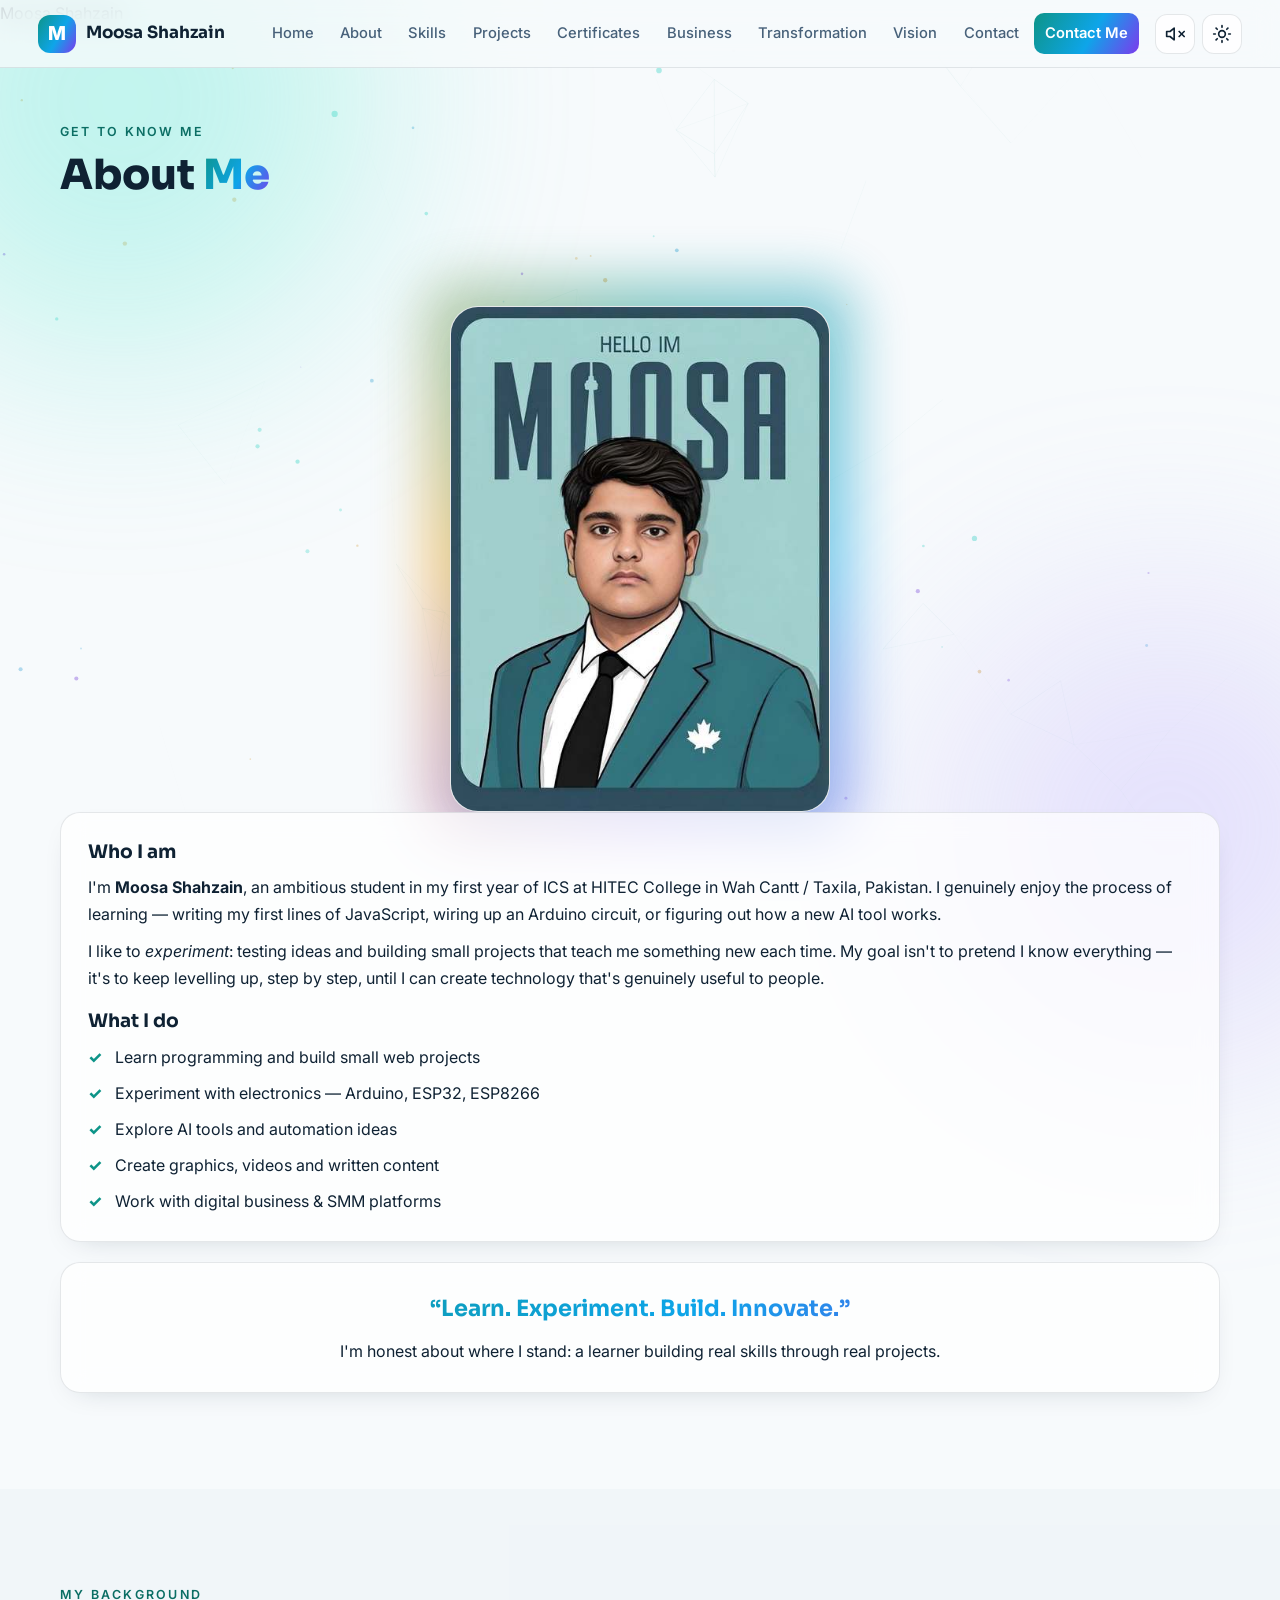
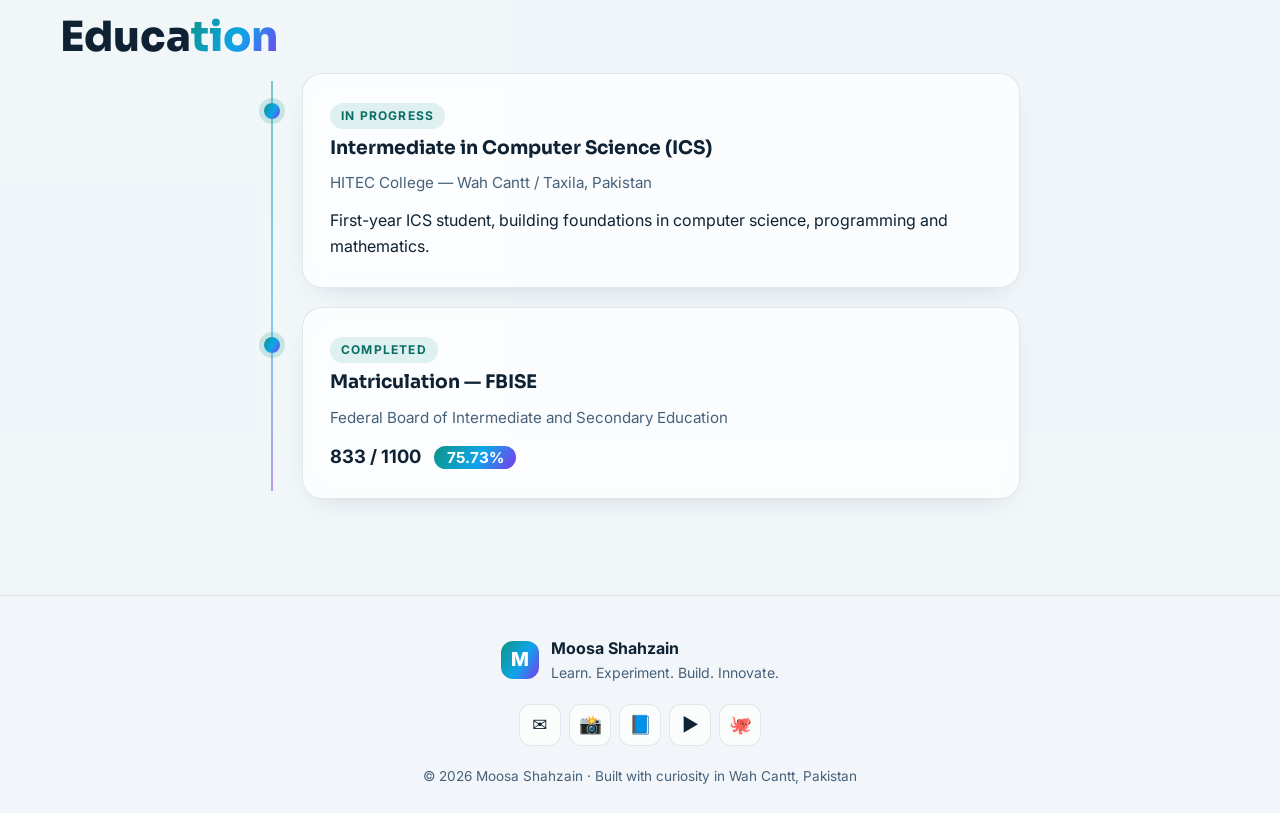
==== about.html @ fdbd1198 "Portfolio v2: home + about pages" ====
<!DOCTYPE html>
<html lang="en" data-theme="light">
<head>
<meta charset="UTF-8">
<meta name="viewport" content="width=device-width, initial-scale=1.0">
<title>About — Moosa Shahzain</title>
<meta name="description" content="About Moosa Shahzain — first-year ICS student at HITEC College, Wah Cantt, Pakistan.">
<meta name="author" content="Moosa Shahzain">
<meta property="og:title" content="About — Moosa Shahzain">
<meta property="og:description" content="About Moosa Shahzain — first-year ICS student at HITEC College, Wah Cantt, Pakistan.">
<meta property="og:type" content="website">
<link rel="icon" href="data:image/svg+xml,%3Csvg xmlns='http://www.w3.org/2000/svg' viewBox='0 0 64 64'%3E%3Crect width='64' height='64' rx='14' fill='%230d9488'/%3E%3Ctext x='32' y='44' font-family='Arial,sans-serif' font-size='36' font-weight='bold' text-anchor='middle' fill='white'%3EM%3C/text%3E%3C/svg%3E">
<link rel="preconnect" href="https://fonts.googleapis.com">
<link rel="preconnect" href="https://fonts.gstatic.com" crossorigin>
<link href="https://fonts.googleapis.com/css2?family=Sora:wght@400;600;700;800&family=Inter:wght@400;500;600&display=swap" rel="stylesheet">
<link rel="stylesheet" href="css/styles.css">
</head>
<body class="">
<a class="skip-link" href="#main">Skip to content</a>
<div id="page-wipe" aria-hidden="true"><span>Moosa Shahzain</span></div>
<div id="loader" aria-hidden="true"><div class="loader-inner"><div class="loader-ring"></div><p>Moosa Shahzain</p></div></div>
<canvas id="bg-canvas" aria-hidden="true"></canvas>
<div class="bg-glow bg-glow-1" aria-hidden="true"></div>
<div class="bg-glow bg-glow-2" aria-hidden="true"></div>
<header class="navbar" id="navbar">
  <nav class="nav-inner" aria-label="Main navigation">
    <a href="index.html" class="brand" aria-label="Moosa Shahzain — home"><span class="brand-mark">M</span><span class="brand-text">Moosa Shahzain</span></a>
    <button class="nav-toggle" id="navToggle" aria-expanded="false" aria-controls="navLinks" aria-label="Open menu"><span></span><span></span><span></span></button>
    <ul class="nav-links" id="navLinks">
      <li><a href="index.html" class="nav-link">Home</a></li>
      <li><a href="about.html" class="nav-link active">About</a></li>
      <li><a href="skills.html" class="nav-link">Skills</a></li>
      <li><a href="projects.html" class="nav-link">Projects</a></li>
      <li><a href="certificates.html" class="nav-link">Certificates</a></li>
      <li><a href="business.html" class="nav-link">Business</a></li>
      <li><a href="transformation.html" class="nav-link">Transformation</a></li>
      <li><a href="vision.html" class="nav-link">Vision</a></li>
      <li><a href="contact.html" class="nav-link">Contact</a></li>
      <li><a href="contact.html" class="nav-link nav-cta">Contact Me</a></li>
    </ul>
    <div class="nav-toggles">
      <button id="soundToggle" class="icon-btn" aria-pressed="false" aria-label="Toggle interface sounds (currently off)" title="Interface sounds">
        <svg viewBox="0 0 24 24" width="20" height="20" fill="none" stroke="currentColor" stroke-width="2" stroke-linecap="round" stroke-linejoin="round"><polygon points="11 5 6 9 2 9 2 15 6 15 11 19 11 5"/><line class="sound-off-x" x1="23" y1="9" x2="17" y2="15"/><line class="sound-off-x" x1="17" y1="9" x2="23" y2="15"/></svg>
      </button>
      <button id="themeToggle" class="icon-btn" aria-pressed="false" aria-label="Switch to dark mode" title="Light / dark mode">
        <svg class="icon-sun" viewBox="0 0 24 24" width="20" height="20" fill="none" stroke="currentColor" stroke-width="2" stroke-linecap="round"><circle cx="12" cy="12" r="4"/><path d="M12 2v2M12 20v2M4.9 4.9l1.4 1.4M17.7 17.7l1.4 1.4M2 12h2M20 12h2M4.9 19.1l1.4-1.4M17.7 6.3l1.4-1.4"/></svg>
        <svg class="icon-moon" viewBox="0 0 24 24" width="20" height="20" fill="none" stroke="currentColor" stroke-width="2" stroke-linecap="round" stroke-linejoin="round"><path d="M21 12.8A9 9 0 1 1 11.2 3a7 7 0 0 0 9.8 9.8z"/></svg>
      </button>
    </div>
  </nav>
</header>
<main id="main">

<section class="section page-hero">
  <div class="container">
    <p class="section-eyebrow reveal">Get to know me</p>
    <h1 class="section-title reveal">About <span class="grad-text">Me</span></h1>
  </div>
</section>
<section class="section" style="padding-top:0">
  <div class="container">
    <div class="about-split">
      <div class="avatar-scene about-photo reveal">
        <div class="avatar-ring" aria-hidden="true"></div>
        <div class="avatar-card tilt"><img src="[data-uri]" alt="Illustrated portrait of Moosa Shahzain" width="480" height="640"><div class="avatar-shine" aria-hidden="true"></div></div>
      </div>
      <div class="glass-card reveal">
        <h3>Who I am</h3>
        <p>I'm <strong>Moosa Shahzain</strong>, an ambitious student in my first year of ICS at HITEC College in Wah Cantt / Taxila, Pakistan. I genuinely enjoy the process of learning — writing my first lines of JavaScript, wiring up an Arduino circuit, or figuring out how a new AI tool works.</p>
        <p>I like to <em>experiment</em>: testing ideas and building small projects that teach me something new each time. My goal isn't to pretend I know everything — it's to keep levelling up, step by step, until I can create technology that's genuinely useful to people.</p>
        <h3 style="margin-top:1.2rem">What I do</h3>
        <ul class="check-list">
          <li>Learn programming and build small web projects</li>
          <li>Experiment with electronics — Arduino, ESP32, ESP8266</li>
          <li>Explore AI tools and automation ideas</li>
          <li>Create graphics, videos and written content</li>
          <li>Work with digital business &amp; SMM platforms</li>
        </ul>
      </div>
    </div>
    <div class="glass-card reveal" style="margin-top:1.2rem;text-align:center">
      <p class="tagline-big">“Learn. Experiment. Build. Innovate.”</p>
      <p>I'm honest about where I stand: a learner building real skills through real projects.</p>
    </div>
  </div>
</section>
<section class="section section-alt">
  <div class="container">
    <p class="section-eyebrow reveal">My background</p>
    <h2 class="section-title reveal">Educa<span class="grad-text">tion</span></h2>
    <div class="timeline">
      <div class="timeline-item reveal"><div class="timeline-dot"></div><div class="glass-card"><span class="timeline-when">In progress</span><h3>Intermediate in Computer Science (ICS)</h3><p class="timeline-org">HITEC College — Wah Cantt / Taxila, Pakistan</p><p>First-year ICS student, building foundations in computer science, programming and mathematics.</p></div></div>
      <div class="timeline-item reveal"><div class="timeline-dot"></div><div class="glass-card"><span class="timeline-when">Completed</span><h3>Matriculation — FBISE</h3><p class="timeline-org">Federal Board of Intermediate and Secondary Education</p><p class="score-line"><strong>833 / 1100</strong> <span class="score-pct">75.73%</span></p></div></div>
    </div>
  </div>
</section>
</main>
<footer class="footer">
  <div class="container footer-inner">
    <div class="footer-brand"><span class="brand-mark">M</span><div><strong>Moosa Shahzain</strong><p>Learn. Experiment. Build. Innovate.</p></div></div>
    <div class="footer-links">
      <a href="mailto:moosashahzain6@gmail.com" aria-label="Email">✉️</a>
      <a href="https://instagram.com/throughmoosa" target="_blank" rel="noopener" aria-label="Instagram">📸</a>
      <a href="https://www.facebook.com/share/19rod9Sw9b/" target="_blank" rel="noopener" aria-label="Facebook">📘</a>
      <a href="https://youtube.com/@islami_vedios_1" target="_blank" rel="noopener" aria-label="YouTube">▶️</a>
      <a href="https://moosashahzain.github.io/" target="_blank" rel="noopener" aria-label="GitHub Pages">🐙</a>
    </div>
    <p class="footer-copy">© <span id="year"></span> Moosa Shahzain · Built with curiosity in Wah Cantt, Pakistan</p>
  </div>
</footer>
<button id="backTop" aria-label="Back to top" title="Back to top">↑</button>
<script src="js/main.js"></script>
</body>
</html>
---- css/styles.css ----
/* ============ Moosa Shahzain Portfolio — styles ============ */
:root{
  --bg:#f7fafc; --bg2:#eef4f8; --card:rgba(255,255,255,.72); --card-solid:#ffffff;
  --ink:#0f2233; --ink-soft:#47617a; --line:rgba(15,34,51,.10);
  --teal:#0d9488; --teal-deep:#0b6e64; --violet:#7c3aed; --amber:#f59e0b; --rose:#f43f5e;
  --grad:linear-gradient(120deg,#0d9488,#0ea5e9 55%,#7c3aed);
  --shadow:0 18px 45px -18px rgba(13,148,136,.25);
  --radius:20px; --nav-h:68px;
}
[data-theme="dark"]{
  --bg:#0a1420; --bg2:#0d1a2b; --card:rgba(20,34,52,.72); --card-solid:#122336;
  --ink:#e8f1f8; --ink-soft:#9db4c8; --line:rgba(232,241,248,.12);
  --shadow:0 18px 45px -18px rgba(0,0,0,.6);
}
*{box-sizing:border-box;margin:0;padding:0}
html{scroll-behavior:smooth;scroll-padding-top:calc(var(--nav-h) + 12px)}
body{font-family:'Inter',system-ui,-apple-system,'Segoe UI',Roboto,sans-serif;background:var(--bg);color:var(--ink);line-height:1.65;overflow-x:hidden;transition:background .4s,color .4s}
h1,h2,h3,.brand-text{font-family:'Sora','Inter',system-ui,sans-serif;line-height:1.2}
img{max-width:100%;display:block}
a{color:inherit}
.container{width:min(1160px,92%);margin:0 auto}
.grad-text{background:var(--grad);-webkit-background-clip:text;background-clip:text;color:transparent}

/* skip link */
.skip-link{position:absolute;left:-999px;top:0;background:var(--teal);color:#fff;padding:.6rem 1rem;z-index:200;border-radius:0 0 10px 0}
.skip-link:focus{left:0}

/* loader */
#loader{position:fixed;inset:0;background:var(--bg);z-index:1000;display:flex;align-items:center;justify-content:center;transition:opacity .5s,visibility .5s}
#loader.done{opacity:0;visibility:hidden}
.loader-inner{text-align:center}
.loader-ring{width:54px;height:54px;margin:0 auto 12px;border-radius:50%;border:4px solid var(--line);border-top-color:var(--teal);animation:spin 1s linear infinite}
@keyframes spin{to{transform:rotate(360deg)}}

/* background */
#bg-canvas{position:fixed;inset:0;z-index:-2;opacity:.55}
.bg-glow{position:fixed;border-radius:50%;filter:blur(110px);z-index:-1;opacity:.35;pointer-events:none;transition:opacity .4s}
.bg-glow-1{width:520px;height:520px;background:#5eead4;top:-160px;left:-140px;animation:drift 16s ease-in-out infinite alternate}
.bg-glow-2{width:460px;height:460px;background:#c4b5fd;bottom:-160px;right:-120px;animation:drift 20s ease-in-out infinite alternate-reverse}
[data-theme="dark"] .bg-glow{opacity:.16}
@keyframes drift{to{transform:translate(60px,40px) scale(1.08)}}

/* navbar */
.navbar{position:fixed;top:0;left:0;right:0;z-index:100;height:var(--nav-h);backdrop-filter:blur(14px);-webkit-backdrop-filter:blur(14px);background:color-mix(in srgb,var(--bg) 78%,transparent);border-bottom:1px solid var(--line)}
.nav-inner{width:min(1280px,94%);margin:0 auto;height:100%;display:flex;align-items:center;gap:1rem}
.brand{display:flex;align-items:center;gap:.6rem;text-decoration:none;font-weight:700;font-size:1.05rem;margin-right:auto}
.brand-mark{width:38px;height:38px;border-radius:12px;background:var(--grad);color:#fff;display:grid;place-items:center;font-weight:800;font-size:1.2rem;box-shadow:var(--shadow)}
.nav-links{display:flex;align-items:center;gap:.25rem;list-style:none}
.nav-link{display:block;padding:.5rem .7rem;border-radius:10px;text-decoration:none;font-size:.92rem;font-weight:500;color:var(--ink-soft);transition:.25s}
.nav-link:hover,.nav-link.active{color:var(--ink);background:var(--line)}
.nav-cta{background:var(--grad);color:#fff!important;font-weight:600}
.nav-toggles{display:flex;gap:.4rem}
.icon-btn{width:40px;height:40px;border-radius:12px;border:1px solid var(--line);background:var(--card);color:var(--ink);cursor:pointer;display:grid;place-items:center;transition:.25s}
.icon-btn:hover{transform:translateY(-2px);box-shadow:var(--shadow)}
.icon-moon{display:none}
[data-theme="dark"] .icon-moon{display:block}
[data-theme="dark"] .icon-sun{display:none}
#soundToggle .sound-off-x{display:block}
#soundToggle[aria-pressed="true"] .sound-off-x{display:none}
.nav-toggle{display:none;flex-direction:column;gap:5px;background:none;border:0;cursor:pointer;padding:.5rem}
.nav-toggle span{width:24px;height:2.5px;border-radius:2px;background:var(--ink);transition:.3s}

/* hero */
.hero{min-height:100svh;display:flex;align-items:center;position:relative;padding:calc(var(--nav-h) + 40px) 0 70px}
.hero-inner{width:min(1160px,92%);margin:0 auto;display:grid;grid-template-columns:1.05fr .95fr;gap:3rem;align-items:center}
.hero-eyebrow{font-size:1.05rem;color:var(--ink-soft);margin-bottom:.4rem}
.hero-name{font-size:clamp(2.6rem,6vw,4.4rem);font-weight:800;letter-spacing:-.02em}
.hero-role{margin-top:.6rem;color:var(--ink-soft);font-weight:500}
.dot{color:var(--teal);margin:0 .3rem}
.hero-tagline{margin-top:.9rem;font-size:1.25rem;font-weight:600;font-family:'Sora',sans-serif}
.hero-intro{margin-top:1rem;max-width:34rem;color:var(--ink-soft)}
.hero-actions{display:flex;gap:.8rem;margin-top:1.6rem;flex-wrap:wrap}
.hero-meta{display:flex;gap:1.2rem;margin-top:1.4rem;color:var(--ink-soft);font-size:.92rem;flex-wrap:wrap}
.btn{display:inline-block;padding:.85rem 1.7rem;border-radius:999px;font-weight:600;text-decoration:none;border:0;cursor:pointer;font-size:1rem;transition:transform .25s,box-shadow .25s}
.btn-primary{background:var(--grad);color:#fff;box-shadow:var(--shadow)}
.btn-primary:hover{transform:translateY(-3px)}
.btn-ghost{background:var(--card);border:1px solid var(--line);color:var(--ink);backdrop-filter:blur(8px)}
.btn-ghost:hover{transform:translateY(-3px);box-shadow:var(--shadow)}
.btn-sm{padding:.55rem 1.2rem;font-size:.88rem}
.btn-whatsapp{background:#22c55e;color:#fff;margin-top:1rem;display:inline-block}
.btn-whatsapp:hover{transform:translateY(-3px);box-shadow:0 14px 30px -12px rgba(34,197,94,.5)}

/* avatar */
.avatar-scene{position:relative;width:min(380px,80vw);margin:0 auto;perspective:1100px}
.avatar-ring{position:absolute;inset:-26px;border-radius:36px;background:conic-gradient(from 0deg,#0d9488,#0ea5e9,#7c3aed,#f59e0b,#0d9488);filter:blur(26px);opacity:.45;animation:spinSlow 14s linear infinite}
@keyframes spinSlow{to{transform:rotate(360deg)}}
.avatar-card{position:relative;border-radius:28px;overflow:hidden;border:1px solid var(--line);box-shadow:var(--shadow);transform-style:preserve-3d;transition:transform .2s ease-out;background:var(--card-solid)}
.avatar-card img{width:100%;height:auto;aspect-ratio:3/4;object-fit:cover}
.avatar-shine{position:absolute;inset:0;background:linear-gradient(115deg,transparent 30%,rgba(255,255,255,.28) 48%,transparent 62%);transform:translateX(-120%);animation:shine 5.5s ease-in-out infinite;pointer-events:none}
@keyframes shine{0%,55%{transform:translateX(-120%)}90%,100%{transform:translateX(120%)}}
.float-chip{position:absolute;padding:.5rem .95rem;border-radius:999px;background:var(--card);border:1px solid var(--line);backdrop-filter:blur(10px);font-size:.85rem;font-weight:600;box-shadow:var(--shadow);animation:floaty 5s ease-in-out infinite}
.chip-1{top:8%;left:-56px}.chip-2{bottom:22%;right:-48px;animation-delay:1.6s}.chip-3{bottom:-18px;left:12%;animation-delay:3s}
@keyframes floaty{0%,100%{transform:translateY(0)}50%{transform:translateY(-12px)}}
.scroll-hint{position:absolute;bottom:22px;left:50%;transform:translateX(-50%);width:26px;height:44px;border:2px solid var(--ink-soft);border-radius:16px;display:flex;justify-content:center;padding-top:8px;opacity:.7}
.scroll-hint span{width:4px;height:9px;border-radius:4px;background:var(--teal);animation:wheel 1.8s ease-in-out infinite}
@keyframes wheel{0%{transform:translateY(0);opacity:1}70%{transform:translateY(14px);opacity:0}100%{opacity:0}}

/* sections */
.section{padding:96px 0}
.section-alt{background:color-mix(in srgb,var(--bg2) 70%,transparent)}
.section-eyebrow{text-transform:uppercase;letter-spacing:.18em;font-size:.78rem;font-weight:600;color:var(--teal-deep);margin-bottom:.5rem}
[data-theme="dark"] .section-eyebrow{color:#5eead4}
.section-title{font-size:clamp(1.8rem,4vw,2.6rem);font-weight:800;margin-bottom:.6rem}
.section-sub{color:var(--ink-soft);max-width:44rem;margin-bottom:2.2rem}
.glass-card{background:var(--card);border:1px solid var(--line);border-radius:var(--radius);padding:1.7rem;backdrop-filter:blur(12px);-webkit-backdrop-filter:blur(12px);box-shadow:0 10px 30px -18px rgba(15,34,51,.25)}
.glass-card h3{margin-bottom:.7rem}
.glass-card p+p{margin-top:.7rem}
.glass-ph{border-style:dashed;opacity:.85}

/* reveal */
.reveal{opacity:0;transform:translateY(26px);transition:opacity .7s ease,transform .7s ease}
.reveal.in{opacity:1;transform:none}

/* about */
.about-grid{display:grid;grid-template-columns:repeat(3,1fr);gap:1.2rem}
.check-list{list-style:none;display:grid;gap:.6rem}
.check-list li{padding-left:1.7rem;position:relative}
.check-list li::before{content:"✓";position:absolute;left:0;color:var(--teal);font-weight:800}
.tagline-big{font-family:'Sora',sans-serif;font-size:1.4rem;font-weight:700;background:var(--grad);-webkit-background-clip:text;background-clip:text;color:transparent}

/* timeline */
.timeline{position:relative;max-width:760px;margin:0 auto;display:grid;gap:1.2rem}
.timeline::before{content:"";position:absolute;left:11px;top:8px;bottom:8px;width:2px;background:var(--grad);opacity:.5}
.timeline-item{position:relative;padding-left:2.6rem}
.timeline-dot{position:absolute;left:4px;top:1.9rem;width:16px;height:16px;border-radius:50%;background:var(--grad);box-shadow:0 0 0 5px color-mix(in srgb,var(--teal) 18%,transparent)}
.timeline-when{display:inline-block;font-size:.75rem;font-weight:700;text-transform:uppercase;letter-spacing:.1em;color:var(--teal-deep);background:color-mix(in srgb,var(--teal) 12%,transparent);padding:.2rem .7rem;border-radius:999px;margin-bottom:.5rem}
[data-theme="dark"] .timeline-when{color:#5eead4}
.timeline-org{color:var(--ink-soft);font-size:.95rem}
.score-line{margin-top:.5rem;font-size:1.15rem}
.score-pct{background:var(--grad);color:#fff;font-weight:700;padding:.15rem .8rem;border-radius:999px;font-size:.95rem;margin-left:.5rem}

/* skills */
.skills-grid{display:grid;grid-template-columns:repeat(auto-fill,minmax(160px,1fr));gap:1rem}
.skill-card{background:var(--card);border:1px solid var(--line);border-radius:18px;padding:1.3rem 1rem;text-align:center;backdrop-filter:blur(10px);transition:transform .25s,box-shadow .25s;transform-style:preserve-3d}
.skill-card:hover{box-shadow:var(--shadow)}
.skill-icon{font-size:1.9rem;margin-bottom:.5rem}
.skill-card h3{font-size:.98rem;margin-bottom:.6rem}
.level{display:inline-block;font-size:.75rem;font-weight:700;padding:.25rem .8rem;border-radius:999px;text-transform:uppercase;letter-spacing:.06em}
.level-practicing{background:rgba(13,148,136,.14);color:var(--teal-deep)}
[data-theme="dark"] .level-practicing{color:#5eead4}
.level-learning{background:rgba(124,58,237,.13);color:var(--violet)}
.level-beginner{background:rgba(245,158,11,.16);color:#b45309}
.learning-now{margin-top:1.6rem;text-align:center}
.learning-tags{display:flex;gap:.6rem;justify-content:center;flex-wrap:wrap;margin-top:.8rem}
.learning-tags span{background:var(--grad);color:#fff;font-weight:600;font-size:.88rem;padding:.45rem 1.1rem;border-radius:999px}

/* projects */
.projects-grid{display:grid;grid-template-columns:repeat(3,1fr);gap:1.3rem}
.project-card{background:var(--card);border:1px solid var(--line);border-radius:var(--radius);overflow:hidden;backdrop-filter:blur(10px);transition:transform .25s,box-shadow .25s;transform-style:preserve-3d;display:flex;flex-direction:column}
.project-card:hover{box-shadow:var(--shadow)}
.project-media{position:relative;height:170px;display:grid;place-items:center;background:linear-gradient(135deg,color-mix(in srgb,var(--teal) 22%,var(--bg)),color-mix(in srgb,var(--violet) 20%,var(--bg)))}
.project-emoji{font-size:3.4rem;filter:drop-shadow(0 8px 14px rgba(0,0,0,.2))}
.project-status{position:absolute;top:12px;right:12px;font-size:.72rem;font-weight:700;text-transform:uppercase;letter-spacing:.06em;padding:.3rem .8rem;border-radius:999px}
.status-done{background:#22c55e;color:#fff}
.status-learning{background:var(--amber);color:#fff}
.project-body{padding:1.4rem;display:flex;flex-direction:column;gap:.7rem;flex:1}
.project-body h3{font-size:1.15rem}
.project-body p{font-size:.94rem;color:var(--ink-soft)}
.tech-tags{display:flex;flex-wrap:wrap;gap:.45rem}
.tech-tags span{font-size:.76rem;font-weight:600;background:var(--line);padding:.28rem .75rem;border-radius:999px}
.project-gallery{display:grid;gap:.4rem}
.gallery-ph{font-size:.82rem;color:var(--ink-soft);background:color-mix(in srgb,var(--bg2) 80%,transparent);border:1px dashed var(--line);border-radius:10px;padding:.5rem .8rem}
.responsible-note{font-size:.85rem;background:rgba(245,158,11,.12);border:1px solid rgba(245,158,11,.35);border-radius:12px;padding:.7rem .9rem;color:var(--ink)}
.explore-btn{align-self:flex-start;margin-top:auto}
.doc-note{margin-top:1.8rem;text-align:center;color:var(--ink-soft)}

/* certificates */
.certs-grid{display:grid;grid-template-columns:repeat(auto-fill,minmax(200px,1fr));gap:1rem}
.cert-card{background:var(--card);border:1px solid var(--line);border-radius:18px;padding:1.4rem 1.1rem;text-align:center;backdrop-filter:blur(10px);transition:transform .25s,box-shadow .25s}
.cert-card:hover{transform:translateY(-5px);box-shadow:var(--shadow)}
.cert-ph{font-size:2.4rem;margin-bottom:.6rem;opacity:.9}
.cert-card h3{font-size:1rem;margin-bottom:.4rem}
.cert-meta{font-size:.8rem;color:var(--ink-soft)}

/* business */
.biz-grid{display:grid;grid-template-columns:repeat(auto-fill,minmax(210px,1fr));gap:1.1rem}
.biz-card{background:var(--card);border:1px solid var(--line);border-radius:18px;padding:1.5rem 1.2rem;text-align:center;backdrop-filter:blur(10px);transition:transform .25s,box-shadow .25s;display:flex;flex-direction:column;gap:.6rem;align-items:center}
.biz-card:hover{box-shadow:var(--shadow)}
.biz-logo{width:56px;height:56px;border-radius:18px;background:var(--grad);color:#fff;font-weight:800;font-size:1.5rem;display:grid;place-items:center}
.biz-card h3{font-size:1.02rem}
.biz-card p{font-size:.88rem;color:var(--ink-soft)}
.biz-card .btn{margin-top:auto}
.biz-more{border-style:dashed}
.link-note{font-size:.75rem;color:var(--ink-soft);font-style:italic}

/* goals */
.goals-grid{display:grid;grid-template-columns:repeat(3,1fr);gap:1.1rem}
.goal-card{background:var(--card);border:1px solid var(--line);border-radius:18px;padding:1.5rem;backdrop-filter:blur(10px);transition:transform .25s,box-shadow .25s}
.goal-card:hover{transform:translateY(-5px);box-shadow:var(--shadow)}
.goal-icon{font-size:2rem;margin-bottom:.6rem}
.goal-card h3{margin-bottom:.4rem}
.goal-card p{font-size:.92rem;color:var(--ink-soft)}

/* contact */
.contact-grid{display:grid;grid-template-columns:1fr 1fr;gap:1.3rem;align-items:start}
.contact-rows{display:grid;gap:.7rem;margin:1rem 0}
.contact-row{display:flex;gap:.9rem;align-items:center;padding:.9rem 1rem;border:1px solid var(--line);border-radius:14px;text-decoration:none;transition:.25s;background:color-mix(in srgb,var(--bg2) 55%,transparent)}
.contact-row:hover{transform:translateX(5px);box-shadow:var(--shadow)}
.contact-icon{font-size:1.5rem}
.contact-row strong{display:block;font-size:.95rem}
.contact-row span:last-child{font-size:.88rem;color:var(--ink-soft)}
.wa-row{border-color:rgba(34,197,94,.4)}
.social-row{display:flex;gap:.6rem;flex-wrap:wrap;margin-top:1.2rem}
.social-row a,.social-soon{display:inline-flex;align-items:center;gap:.4rem;padding:.5rem .95rem;border-radius:999px;border:1px solid var(--line);text-decoration:none;font-size:.86rem;font-weight:600;transition:.25s}
.social-row a:hover{transform:translateY(-2px);box-shadow:var(--shadow)}
.social-soon{opacity:.6;cursor:default}
.form-note{font-size:.88rem;background:rgba(14,165,233,.1);border:1px solid rgba(14,165,233,.3);border-radius:12px;padding:.8rem 1rem;margin-bottom:1rem;color:var(--ink)}
#contactForm{display:grid;gap:.9rem}
#contactForm label{display:grid;gap:.35rem;font-weight:600;font-size:.9rem}
#contactForm input,#contactForm textarea{font:inherit;padding:.8rem 1rem;border-radius:12px;border:1px solid var(--line);background:color-mix(in srgb,var(--bg2) 60%,transparent);color:var(--ink);width:100%}
#contactForm input:focus,#contactForm textarea:focus{outline:2px solid var(--teal);border-color:transparent}
.form-status{font-size:.9rem;min-height:1.4em;color:var(--ink-soft)}

/* footer */
.footer{border-top:1px solid var(--line);padding:2.4rem 0 1.6rem;background:color-mix(in srgb,var(--bg2) 60%,transparent)}
.footer-inner{display:grid;gap:1.2rem;justify-items:center;text-align:center}
.footer-brand{display:flex;align-items:center;gap:.8rem;text-align:left}
.footer-brand p{color:var(--ink-soft);font-size:.88rem}
.footer-links{display:flex;gap:.5rem}
.footer-links a{width:42px;height:42px;border-radius:12px;border:1px solid var(--line);display:grid;place-items:center;text-decoration:none;font-size:1.15rem;transition:.25s;background:var(--card)}
.footer-links a:hover{transform:translateY(-3px);box-shadow:var(--shadow)}
.footer-copy{color:var(--ink-soft);font-size:.85rem}

/* back to top + modal */
#backTop{position:fixed;bottom:24px;right:24px;width:48px;height:48px;border-radius:50%;border:0;background:var(--grad);color:#fff;font-size:1.3rem;cursor:pointer;box-shadow:var(--shadow);opacity:0;visibility:hidden;transform:translateY(12px);transition:.3s;z-index:90}
#backTop.show{opacity:1;visibility:visible;transform:none}
.modal{position:fixed;inset:0;z-index:500;background:rgba(10,20,32,.55);display:grid;place-items:center;padding:1rem;backdrop-filter:blur(6px)}
.modal[hidden]{display:none}
.modal-card{max-width:520px;width:100%;position:relative}
.modal-close{position:absolute;top:.8rem;right:.8rem;width:36px;height:36px;border-radius:50%;border:1px solid var(--line);background:var(--card);cursor:pointer;font-size:1rem;color:var(--ink)}

/* responsive */
@media(max-width:1020px){
  .hero-inner{grid-template-columns:1fr;text-align:center}
  .hero-intro{margin-inline:auto}
  .hero-actions,.hero-meta{justify-content:center}
  .about-grid,.projects-grid,.goals-grid{grid-template-columns:1fr 1fr}
  .contact-grid{grid-template-columns:1fr}
}
@media(max-width:760px){
  .nav-toggle{display:flex}
  .nav-links{position:fixed;top:var(--nav-h);left:0;right:0;flex-direction:column;align-items:stretch;background:var(--card-solid);border-bottom:1px solid var(--line);padding:.8rem 4%;gap:.15rem;transform:translateY(-130%);transition:transform .35s ease;box-shadow:0 20px 30px -20px rgba(0,0,0,.25)}
  .nav-links.open{transform:none}
  .nav-link{padding:.75rem .8rem}
  .about-grid,.projects-grid,.goals-grid{grid-template-columns:1fr}
  .chip-1{left:-8px}.chip-2{right:-8px}
  .section{padding:72px 0}
}
@media(prefers-reduced-motion:reduce){
  *,*::before,*::after{animation-duration:.001s!important;transition-duration:.001s!important}
  html{scroll-behavior:auto}
  .reveal{opacity:1;transform:none}
  #bg-canvas{display:none}
}
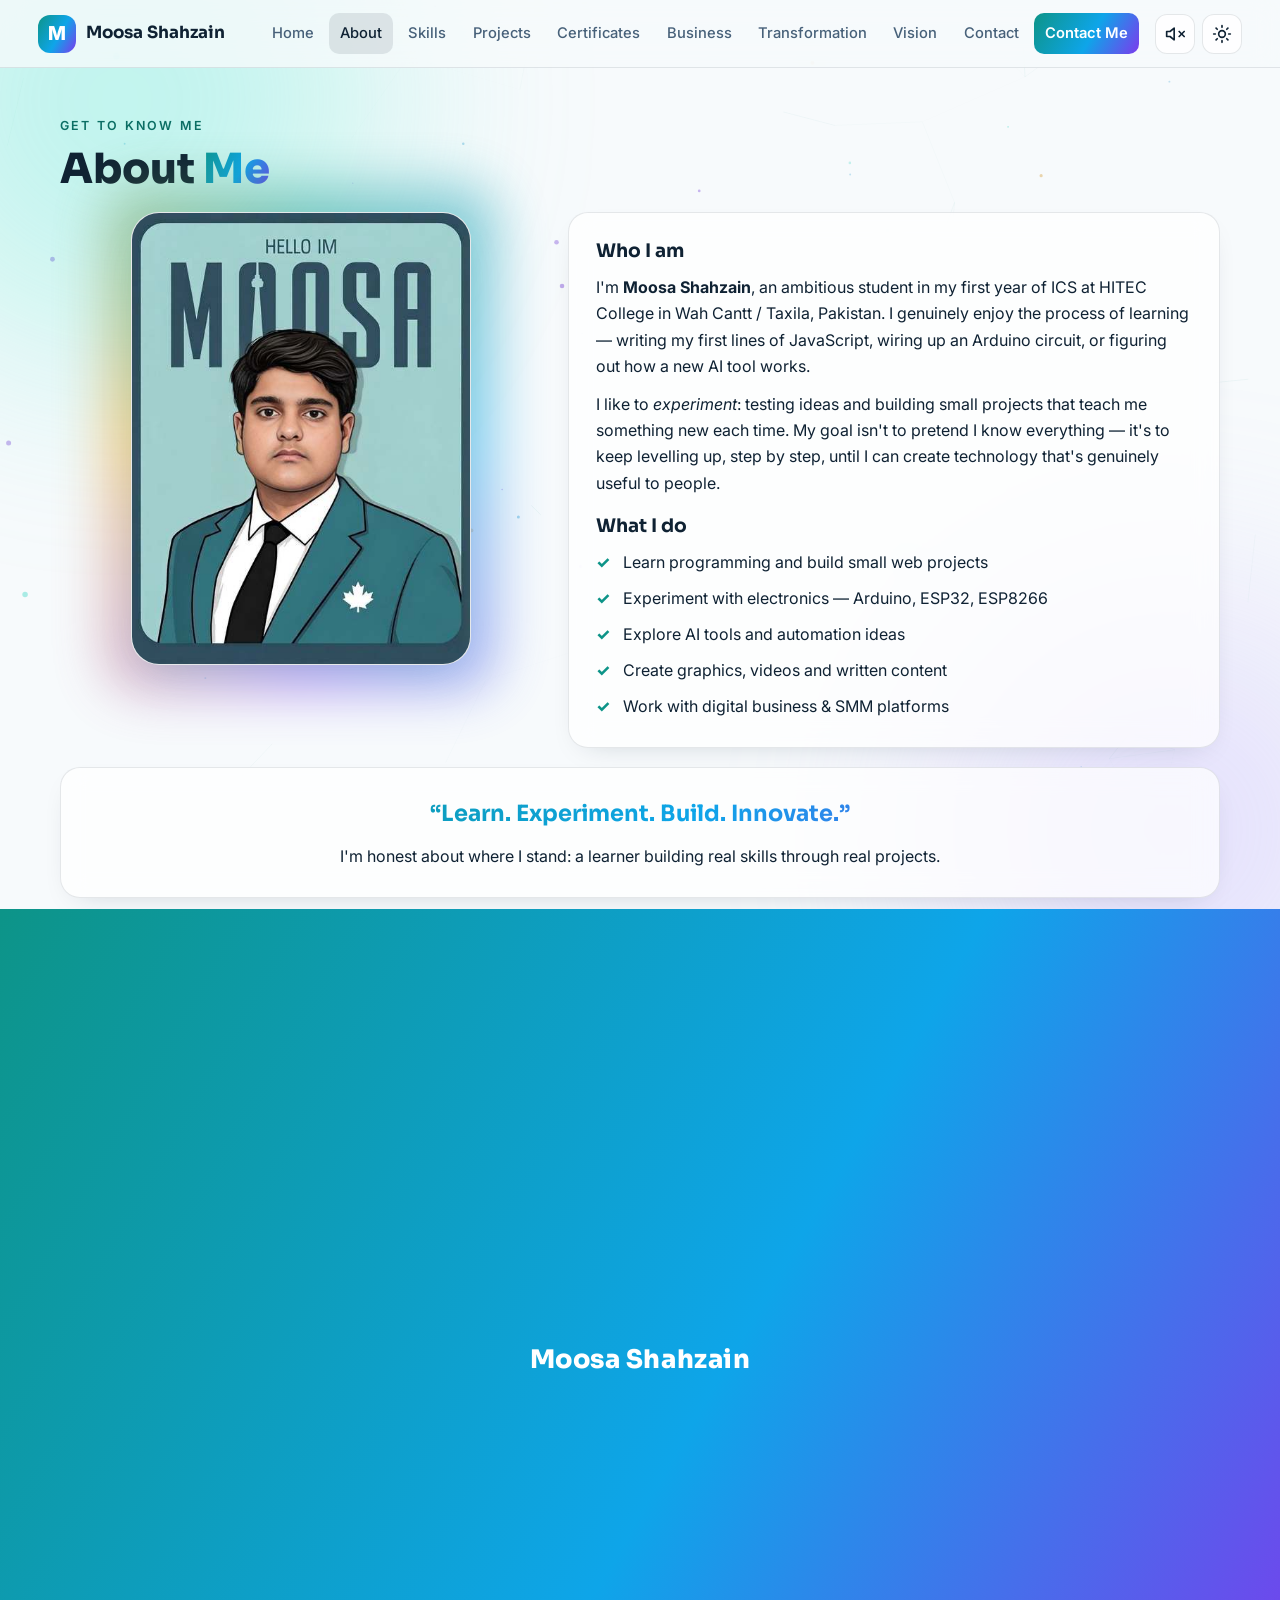
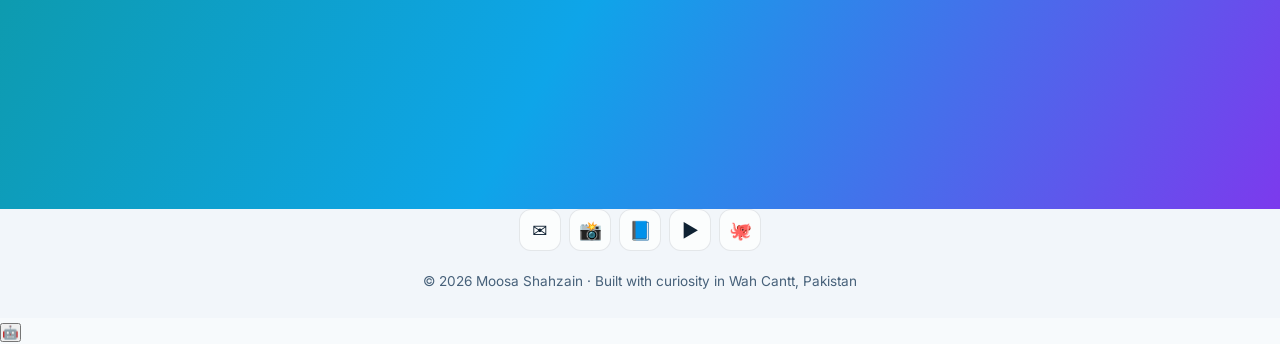
==== commit 46ea5b0e: "Assistant widget v1 (2/3)" ====
--- a/about.html
+++ b/about.html
@@ -109,6 +109,23 @@
   </div>
 </footer>
 <button id="backTop" aria-label="Back to top" title="Back to top">↑</button>
+<button id="chatLauncher" aria-expanded="false" aria-label="Chat with Moosa's assistant" title="Ask Moosa's assistant">🤖</button>
+<div id="chatPanel" role="dialog" aria-label="Chat with Moosa's assistant" hidden>
+  <div class="chat-head">
+    <div class="chat-avatar">🤖</div>
+    <div><strong>Moosa's Assistant</strong><small>Answers from Moosa's profile info</small></div>
+    <button class="chat-close" id="chatClose" aria-label="Close chat">✕</button>
+  </div>
+  <div id="chatMsgs" aria-live="polite"></div>
+  <div class="chat-chips">
+    <button class="chat-chip">Who is Moosa?</button>
+    <button class="chat-chip">His skills?</button>
+    <button class="chat-chip">Projects?</button>
+    <button class="chat-chip">Contact</button>
+  </div>
+  <form id="chatForm"><input id="chatInput" type="text" placeholder="Ask about Moosa…" autocomplete="off" aria-label="Type your question"><button type="submit" aria-label="Send">➤</button></form>
+</div>
 <script src="js/main.js"></script>
+<script src="js/assistant.js"></script>
 </body>
 </html>
--- a/css/styles.css
+++ b/css/styles.css
@@ -252,3 +252,107 @@
   .reveal{opacity:1;transform:none}
   #bg-canvas{display:none}
 }
+
+/* ============ Multi-page additions ============ */
+
+/* page wipe transition */
+#page-wipe{position:fixed;inset:0;z-index:1200;background:var(--grad);display:flex;align-items:center;justify-content:center;transform:translateY(101%);pointer-events:none}
+#page-wipe span{color:#fff;font-family:'Sora',sans-serif;font-weight:800;font-size:1.6rem;letter-spacing:.02em}
+#page-wipe.wipe-in{pointer-events:all;animation:wipeIn .48s cubic-bezier(.7,0,.3,1) forwards}
+#page-wipe.wipe-out{animation:wipeOut .8s cubic-bezier(.7,0,.3,1) forwards}
+@keyframes wipeIn{from{transform:translateY(101%)}to{transform:translateY(0)}}
+@keyframes wipeOut{from{transform:translateY(0)}to{transform:translateY(-101%)}}
+
+/* hero entrance */
+.entrance{opacity:0;animation:enterUp .8s cubic-bezier(.2,.7,.3,1) forwards;animation-delay:var(--d,0s)}
+@keyframes enterUp{from{opacity:0;transform:translateY(34px)}to{opacity:1;transform:none}}
+
+/* typewriter caret */
+.caret{display:inline-block;width:3px;height:1.15em;background:var(--teal);margin-left:2px;vertical-align:-0.15em;animation:blink 1s steps(1) infinite}
+@keyframes blink{50%{opacity:0}}
+
+/* circular avatar (home) */
+.avatar-circle{border-radius:50%!important;width:min(380px,80vw);aspect-ratio:1/1;margin:0 auto}
+.avatar-circle img{aspect-ratio:1/1!important}
+.avatar-scene .avatar-circle + .float-chip{position:absolute}
+
+/* marquee */
+.marquee{overflow:hidden;border-top:1px solid var(--line);border-bottom:1px solid var(--line);background:color-mix(in srgb,var(--bg2) 60%,transparent);padding:.85rem 0;white-space:nowrap}
+.marquee-track{display:inline-flex;animation:marquee 26s linear infinite;font-family:'Sora',sans-serif;font-weight:700;color:var(--ink-soft);font-size:.95rem;letter-spacing:.06em}
+@keyframes marquee{to{transform:translateX(-50%)}}
+
+/* stat cards */
+.stats-row{display:grid;grid-template-columns:repeat(4,1fr);gap:1.1rem}
+.stat-card{background:var(--card);border:1px solid var(--line);border-radius:18px;padding:1.6rem 1.2rem;text-align:center;backdrop-filter:blur(10px);position:relative;overflow:hidden}
+.stat-num{font-family:'Sora',sans-serif;font-size:2.6rem;font-weight:800}
+.stat-card p{color:var(--ink-soft);font-size:.9rem;margin:.4rem 0 .6rem}
+.stat-card a{font-size:.85rem;font-weight:600;color:var(--teal-deep);text-decoration:none}
+[data-theme="dark"] .stat-card a{color:#5eead4}
+
+/* spotlight hover glow */
+.spotlight{position:relative}
+.spotlight::before{content:"";position:absolute;inset:0;border-radius:inherit;background:radial-gradient(220px circle at var(--mx,50%) var(--my,50%),color-mix(in srgb,var(--teal) 16%,transparent),transparent 70%);opacity:0;transition:opacity .3s;pointer-events:none}
+.spotlight:hover::before{opacity:1}
+
+/* magnetic buttons */
+.magnetic{transition:transform .25s ease,box-shadow .25s}
+
+/* video frame */
+.video-frame{max-width:820px;margin:0 auto;border-radius:22px;overflow:hidden;border:1px solid var(--line);box-shadow:var(--shadow)}
+.video-ph{background:linear-gradient(135deg,color-mix(in srgb,var(--teal) 16%,var(--bg)),color-mix(in srgb,var(--violet) 16%,var(--bg)));aspect-ratio:16/9;display:flex;flex-direction:column;align-items:center;justify-content:center;gap:.7rem;text-align:center;padding:2rem}
+.video-play{width:74px;height:74px;border-radius:50%;background:var(--grad);color:#fff;font-size:1.6rem;display:grid;place-items:center;box-shadow:var(--shadow);animation:pulse 2.4s ease-in-out infinite}
+@keyframes pulse{0%,100%{transform:scale(1)}50%{transform:scale(1.08)}}
+.video-sub{color:var(--ink-soft);font-size:.92rem}
+
+/* CTA banner */
+.cta-banner{background:var(--grad);border-radius:26px;padding:3rem 2rem;text-align:center;color:#fff;box-shadow:var(--shadow);position:relative;overflow:hidden}
+.cta-banner h2{color:#fff;margin-bottom:.5rem}
+.cta-banner p{opacity:.92;margin-bottom:1.4rem}
+.cta-banner .btn-ghost{background:rgba(255,255,255,.14);border-color:rgba(255,255,255,.35);color:#fff}
+
+/* about split */
+.about-split{display:grid;grid-template-columns:.85fr 1.15fr;gap:1.6rem;align-items:start}
+.about-photo{max-width:340px;margin:0 auto;width:100%}
+
+/* page hero spacing (inner pages) */
+.page-hero{padding:calc(var(--nav-h) + 48px) 0 8px}
+
+/* compare slider (transformation) */
+.compare-wrap{max-width:640px;margin:0 auto}
+.compare{position:relative;border-radius:24px;overflow:hidden;border:1px solid var(--line);box-shadow:var(--shadow);aspect-ratio:3/3.6;touch-action:none;user-select:none;-webkit-user-select:none;cursor:ew-resize}
+.compare-img{position:absolute;inset:0;width:100%;height:100%;object-fit:cover;pointer-events:none}
+.compare-before{position:absolute;inset:0;clip-path:inset(0 calc(100% - var(--pos,50%)) 0 0);pointer-events:none}
+.compare-before .compare-img{border-right:3px solid #fff}
+.compare-handle{position:absolute;top:0;bottom:0;left:50%;width:3px;background:#fff;transform:translateX(-50%);box-shadow:0 0 18px rgba(0,0,0,.4)}
+.compare-handle span{position:absolute;top:50%;left:50%;transform:translate(-50%,-50%);width:52px;height:52px;border-radius:50%;background:#fff;color:var(--ink);display:grid;place-items:center;font-weight:800;box-shadow:0 6px 18px rgba(0,0,0,.3)}
+.compare-tag{position:absolute;top:14px;font-size:.78rem;font-weight:800;text-transform:uppercase;letter-spacing:.08em;padding:.35rem .9rem;border-radius:999px;color:#fff;pointer-events:none}
+.tag-before{left:14px;background:rgba(124,58,237,.85)}
+.tag-after{right:14px;background:rgba(13,148,136,.85)}
+.compare-range{position:absolute;inset:0;width:100%;height:100%;opacity:0;cursor:ew-resize;margin:0}
+.compare-hint{text-align:center;color:var(--ink-soft);margin-top:.9rem;font-size:.92rem}
+
+/* story cards */
+.story-grid{display:grid;grid-template-columns:1fr auto 1fr;gap:1.2rem;align-items:center;margin-top:2.4rem}
+.story-card{text-align:center}
+.story-photo{border-radius:18px;overflow:hidden;margin-bottom:1rem;border:1px solid var(--line)}
+.story-photo img{width:100%;height:280px;object-fit:cover;object-position:top}
+.story-arrow{font-size:2.4rem;color:var(--teal);font-weight:800}
+
+/* responsive tweaks */
+@media(max-width:1020px){
+  .stats-row{grid-template-columns:1fr 1fr}
+  .about-split{grid-template-columns:1fr}
+  .story-grid{grid-template-columns:1fr}
+  .story-arrow{transform:rotate(90deg);text-align:center}
+}
+@media(max-width:760px){
+  .nav-link{font-size:.86rem;padding:.7rem .6rem}
+  .stats-row{grid-template-columns:1fr 1fr}
+  .compare{aspect-ratio:3/3.9}
+}
+@media(prefers-reduced-motion:reduce){
+  #page-wipe{display:none}
+  .entrance{opacity:1;animation:none}
+  .marquee-track{animation:none}
+  .video-play{animation:none}
+}
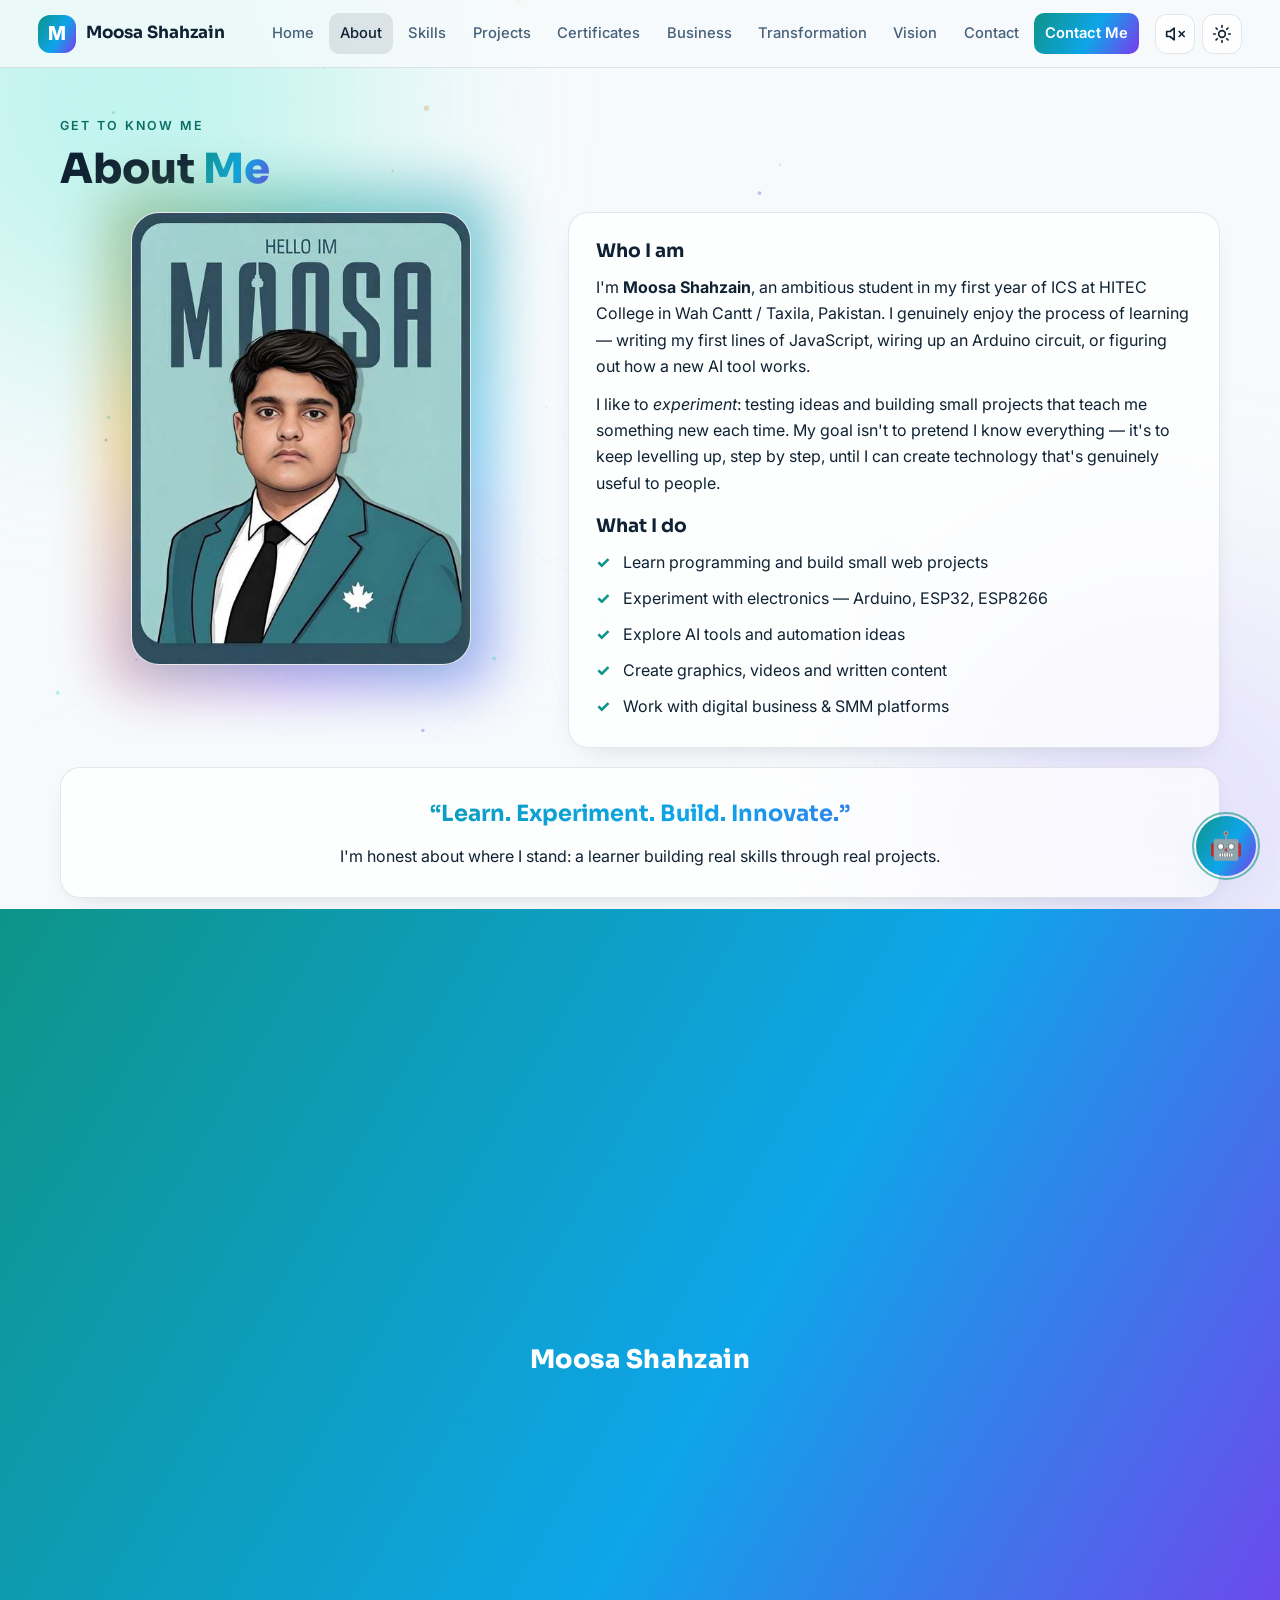
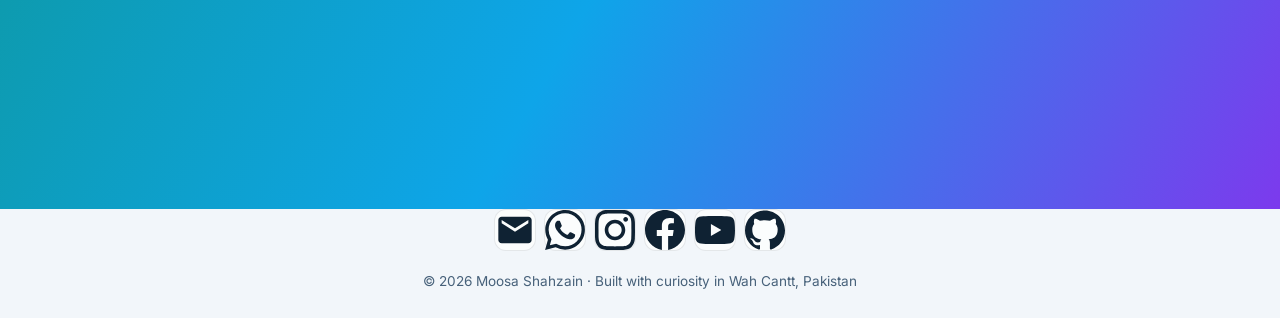
==== commit 5610e432: "Update: brand social logos + trilingual assistant" ====
--- a/about.html
+++ b/about.html
@@ -99,11 +99,12 @@
   <div class="container footer-inner">
     <div class="footer-brand"><span class="brand-mark">M</span><div><strong>Moosa Shahzain</strong><p>Learn. Experiment. Build. Innovate.</p></div></div>
     <div class="footer-links">
-      <a href="mailto:moosashahzain6@gmail.com" aria-label="Email">✉️</a>
-      <a href="https://instagram.com/throughmoosa" target="_blank" rel="noopener" aria-label="Instagram">📸</a>
-      <a href="https://www.facebook.com/share/19rod9Sw9b/" target="_blank" rel="noopener" aria-label="Facebook">📘</a>
-      <a href="https://youtube.com/@islami_vedios_1" target="_blank" rel="noopener" aria-label="YouTube">▶️</a>
-      <a href="https://moosashahzain.github.io/" target="_blank" rel="noopener" aria-label="GitHub Pages">🐙</a>
+      <a href="mailto:moosashahzain6@gmail.com" aria-label="Email" title="Email"><svg viewBox="0 0 24 24" fill="currentColor" aria-hidden="true"><path d="M20 4H4c-1.1 0-2 .9-2 2v12c0 1.1.9 2 2 2h16c1.1 0 2-.9 2-2V6c0-1.1-.9-2-2-2zm0 4-8 5-8-5V6l8 5 8-5v2z"/></svg></a>
+      <a href="https://wa.me/923033837777" target="_blank" rel="noopener" aria-label="WhatsApp" title="WhatsApp"><svg viewBox="0 0 24 24" fill="currentColor" aria-hidden="true"><path d="M17.472 14.382c-.297-.149-1.758-.867-2.03-.967-.273-.099-.471-.148-.67.15-.197.297-.767.966-.94 1.164-.173.199-.347.223-.644.075-.297-.15-1.255-.463-2.39-1.475-.883-.788-1.48-1.761-1.653-2.059-.173-.297-.018-.458.13-.606.134-.133.298-.347.446-.52.149-.174.198-.298.298-.497.099-.198.05-.371-.025-.52-.075-.149-.669-1.612-.916-2.207-.242-.579-.487-.5-.669-.51-.173-.008-.371-.01-.57-.01-.198 0-.52.074-.792.372-.272.297-1.04 1.016-1.04 2.479 0 1.462 1.065 2.875 1.213 3.074.149.198 2.096 3.2 5.077 4.487.709.306 1.262.489 1.694.625.712.227 1.36.195 1.871.118.571-.085 1.758-.719 2.006-1.413.248-.694.248-1.289.173-1.413-.074-.124-.272-.198-.57-.347m-5.421 7.403h-.004a9.87 9.87 0 01-5.031-1.378l-.361-.214-3.741.982.998-3.648-.235-.374a9.86 9.86 0 01-1.51-5.26c.001-5.45 4.436-9.884 9.888-9.884 2.64 0 5.122 1.03 6.988 2.898a9.825 9.825 0 012.893 6.994c-.003 5.45-4.437 9.884-9.885 9.884m8.413-18.297A11.815 11.815 0 0012.05 0C5.495 0 .16 5.335.157 11.892c0 2.096.547 4.142 1.588 5.945L.057 24l6.305-1.654a11.882 11.882 0 005.683 1.448h.005c6.554 0 11.89-5.335 11.893-11.893a11.821 11.821 0 00-3.48-8.413Z"/></svg></a>
+      <a href="https://instagram.com/throughmoosa" target="_blank" rel="noopener" aria-label="Instagram" title="Instagram"><svg viewBox="0 0 24 24" fill="currentColor" aria-hidden="true"><path d="M12 0C8.74 0 8.333.015 7.053.072 5.775.132 4.905.333 4.14.63c-.789.306-1.459.717-2.126 1.384S.935 3.35.63 4.14C.333 4.905.131 5.775.072 7.053.012 8.333 0 8.74 0 12s.015 3.667.072 4.947c.06 1.277.261 2.148.558 2.913.306.788.717 1.459 1.384 2.126.667.666 1.336 1.079 2.126 1.384.766.296 1.636.499 2.913.558C8.333 23.988 8.74 24 12 24s3.667-.015 4.947-.072c1.277-.06 2.148-.262 2.913-.558.788-.306 1.459-.718 2.126-1.384.666-.667 1.079-1.335 1.384-2.126.296-.765.499-1.636.558-2.913.06-1.28.072-1.687.072-4.947s-.015-3.667-.072-4.947c-.06-1.277-.262-2.149-.558-2.913-.306-.789-.718-1.459-1.384-2.126C21.319 1.347 20.651.935 19.86.63c-.765-.297-1.636-.499-2.913-.558C15.667.012 15.26 0 12 0zm0 2.16c3.203 0 3.585.016 4.85.071 1.17.055 1.805.249 2.227.415.562.217.96.477 1.382.896.419.42.679.819.896 1.381.164.422.36 1.057.413 2.227.057 1.266.07 1.646.07 4.85s-.015 3.585-.074 4.85c-.061 1.17-.256 1.805-.421 2.227-.224.562-.479.96-.899 1.382-.419.419-.824.679-1.38.896-.42.164-1.065.36-2.235.413-1.274.057-1.649.07-4.859.07-3.211 0-3.586-.015-4.859-.074-1.171-.061-1.816-.256-2.236-.421-.569-.224-.96-.479-1.379-.899-.421-.419-.69-.824-.9-1.38-.165-.42-.359-1.065-.42-2.235-.045-1.26-.061-1.649-.061-4.844 0-3.196.016-3.586.061-4.861.061-1.17.255-1.814.42-2.234.21-.57.479-.96.9-1.381.419-.419.81-.689 1.379-.898.42-.166 1.051-.361 2.221-.421 1.275-.045 1.65-.06 4.859-.06l.045.03zm0 3.678c-3.405 0-6.162 2.76-6.162 6.162 0 3.405 2.76 6.162 6.162 6.162 3.405 0 6.162-2.76 6.162-6.162 0-3.405-2.76-6.162-6.162-6.162zM12 16c-2.21 0-4-1.79-4-4s1.79-4 4-4 4 1.79 4 4-1.79 4-4 4zm7.846-10.405c0 .795-.646 1.44-1.44 1.44-.795 0-1.44-.646-1.44-1.44 0-.794.646-1.439 1.44-1.439.793-.001 1.44.645 1.44 1.439z"/></svg></a>
+      <a href="https://www.facebook.com/share/19rod9Sw9b/" target="_blank" rel="noopener" aria-label="Facebook" title="Facebook"><svg viewBox="0 0 24 24" fill="currentColor" aria-hidden="true"><path d="M24 12.073c0-6.627-5.373-12-12-12s-12 5.373-12 12c0 5.99 4.388 10.954 10.125 11.854v-8.385H7.078v-3.47h3.047V9.43c0-3.007 1.792-4.669 4.533-4.669 1.312 0 2.686.235 2.686.235v2.953H15.83c-1.491 0-1.956.925-1.956 1.874v2.25h3.328l-.532 3.47h-2.796v8.385C19.612 23.027 24 18.062 24 12.073z"/></svg></a>
+      <a href="https://youtube.com/@islami_vedios_1" target="_blank" rel="noopener" aria-label="YouTube" title="YouTube"><svg viewBox="0 0 24 24" fill="currentColor" aria-hidden="true"><path d="M23.498 6.186a3.016 3.016 0 0 0-2.122-2.136C19.505 3.545 12 3.545 12 3.545s-7.505 0-9.377.505A3.017 3.017 0 0 0 .502 6.186C0 8.07 0 12 0 12s0 3.93.502 5.814a3.016 3.016 0 0 0 2.122 2.136c1.871.505 9.376.505 9.376.505s7.505 0 9.377-.505a3.015 3.015 0 0 0 2.122-2.136C24 15.93 24 12 24 12s0-3.93-.502-5.814zM9.545 15.568V8.432L15.818 12l-6.273 3.568z"/></svg></a>
+      <a href="https://github.com/Moosashahzain" target="_blank" rel="noopener" aria-label="GitHub" title="GitHub"><svg viewBox="0 0 24 24" fill="currentColor" aria-hidden="true"><path d="M12 .297c-6.63 0-12 5.373-12 12 0 5.303 3.438 9.8 8.205 11.385.6.113.82-.258.82-.577 0-.285-.01-1.04-.015-2.04-3.338.724-4.042-1.61-4.042-1.61C4.422 18.07 3.633 17.7 3.633 17.7c-1.087-.744.084-.729.084-.729 1.205.084 1.838 1.236 1.838 1.236 1.07 1.835 2.809 1.305 3.495.998.108-.776.417-1.305.76-1.605-2.665-.3-5.466-1.332-5.466-5.93 0-1.31.465-2.38 1.235-3.22-.135-.303-.54-1.523.105-3.176 0 0 1.005-.322 3.3 1.23.96-.267 1.98-.399 3-.405 1.02.006 2.04.138 3 .405 2.28-1.552 3.285-1.23 3.285-1.23.645 1.653.24 2.873.12 3.176.765.84 1.23 1.91 1.23 3.22 0 4.61-2.805 5.625-5.475 5.92.42.36.81 1.096.81 2.22 0 1.606-.015 2.896-.015 3.286 0 .315.21.69.825.57C20.565 22.092 24 17.592 24 12.297c0-6.627-5.373-12-12-12"/></svg></a>
     </div>
     <p class="footer-copy">© <span id="year"></span> Moosa Shahzain · Built with curiosity in Wah Cantt, Pakistan</p>
   </div>
@@ -113,7 +114,7 @@
 <div id="chatPanel" role="dialog" aria-label="Chat with Moosa's assistant" hidden>
   <div class="chat-head">
     <div class="chat-avatar">🤖</div>
-    <div><strong>Moosa's Assistant</strong><small>Answers from Moosa's profile info</small></div>
+    <div><strong>Moosa's Assistant</strong><small>Answers from Moosa's profile · English / اردو / Roman Urdu</small></div>
     <button class="chat-close" id="chatClose" aria-label="Close chat">✕</button>
   </div>
   <div id="chatMsgs" aria-live="polite"></div>
@@ -122,6 +123,9 @@
     <button class="chat-chip">His skills?</button>
     <button class="chat-chip">Projects?</button>
     <button class="chat-chip">Contact</button>
+    <button class="chat-chip" data-lang="en">🇬🇧 English</button>
+    <button class="chat-chip" data-lang="ur">اردو</button>
+    <button class="chat-chip" data-lang="ru">Roman Urdu</button>
   </div>
   <form id="chatForm"><input id="chatInput" type="text" placeholder="Ask about Moosa…" autocomplete="off" aria-label="Type your question"><button type="submit" aria-label="Send">➤</button></form>
 </div>
--- a/css/styles.css
+++ b/css/styles.css
@@ -356,3 +356,37 @@
   .marquee-track{animation:none}
   .video-play{animation:none}
 }
+
+/* ============ Assistant chat widget ============ */
+#chatLauncher{position:fixed;bottom:24px;right:24px;width:60px;height:60px;border-radius:50%;border:0;background:var(--grad);color:#fff;font-size:1.7rem;cursor:pointer;box-shadow:var(--shadow);z-index:600;transition:transform .25s}
+#chatLauncher:hover{transform:scale(1.08)}
+#chatLauncher::after{content:"";position:absolute;inset:-4px;border-radius:50%;border:2px solid var(--teal);opacity:.6;animation:pulse 2.4s ease-in-out infinite}
+#backTop{bottom:96px}
+#chatPanel{position:fixed;bottom:96px;right:24px;width:380px;max-width:calc(100vw - 32px);height:520px;max-height:calc(100svh - 140px);z-index:601;background:var(--card);border:1px solid var(--line);border-radius:22px;backdrop-filter:blur(16px);-webkit-backdrop-filter:blur(16px);box-shadow:0 24px 60px -18px rgba(15,34,51,.4);display:flex;flex-direction:column;overflow:hidden;transition:opacity .3s,transform .3s}
+#chatPanel[hidden]{display:none}
+.chat-head{background:var(--grad);color:#fff;padding:1rem 1.2rem;display:flex;align-items:center;gap:.8rem}
+.chat-avatar{width:42px;height:42px;border-radius:50%;background:rgba(255,255,255,.2);display:grid;place-items:center;font-size:1.4rem}
+.chat-head div{flex:1}
+.chat-head strong{display:block;font-size:1rem}
+.chat-head small{opacity:.85;font-size:.76rem}
+.chat-close{background:rgba(255,255,255,.18);border:0;color:#fff;width:32px;height:32px;border-radius:50%;cursor:pointer;font-size:.95rem}
+#chatMsgs{flex:1;overflow-y:auto;padding:1rem;display:flex;flex-direction:column;gap:.7rem}
+.msg{max-width:85%;padding:.7rem 1rem;border-radius:16px;font-size:.9rem;line-height:1.5;animation:enterUp .35s ease}
+.msg-bot{background:color-mix(in srgb,var(--bg2) 75%,transparent);border:1px solid var(--line);border-bottom-left-radius:6px;align-self:flex-start}
+.msg-user{background:var(--grad);color:#fff;border-bottom-right-radius:6px;align-self:flex-end}
+.msg a{color:var(--teal-deep);font-weight:600}
+[data-theme="dark"] .msg a{color:#5eead4}
+.msg-user a{color:#fff;text-decoration:underline}
+.typing{display:flex;gap:5px;align-items:center;padding:.9rem 1rem}
+.tdot{width:8px;height:8px;border-radius:50%;background:var(--ink-soft);animation:tblink 1.2s infinite}
+.tdot:nth-child(2){animation-delay:.2s}.tdot:nth-child(3){animation-delay:.4s}
+@keyframes tblink{0%,60%,100%{opacity:.3;transform:none}30%{opacity:1;transform:translateY(-4px)}}
+.chat-chips{display:flex;gap:.45rem;padding:.6rem 1rem;flex-wrap:wrap;border-top:1px solid var(--line)}
+.chat-chip{font-size:.78rem;font-weight:600;padding:.4rem .85rem;border-radius:999px;border:1px solid var(--line);background:color-mix(in srgb,var(--bg2) 60%,transparent);color:var(--ink);cursor:pointer;transition:.2s}
+.chat-chip:hover{background:var(--teal);color:#fff;border-color:var(--teal)}
+#chatForm{display:flex;gap:.5rem;padding:.8rem 1rem;border-top:1px solid var(--line)}
+#chatInput{flex:1;font:inherit;font-size:.9rem;padding:.7rem 1rem;border-radius:999px;border:1px solid var(--line);background:color-mix(in srgb,var(--bg2) 60%,transparent);color:var(--ink)}
+#chatInput:focus{outline:2px solid var(--teal)}
+#chatForm button{width:44px;height:44px;border-radius:50%;border:0;background:var(--grad);color:#fff;font-size:1.1rem;cursor:pointer;flex-shrink:0}
+@media(max-width:480px){#chatPanel{right:16px;bottom:92px}}
+@media(prefers-reduced-motion:reduce){#chatLauncher::after{animation:none}.msg{animation:none}}
